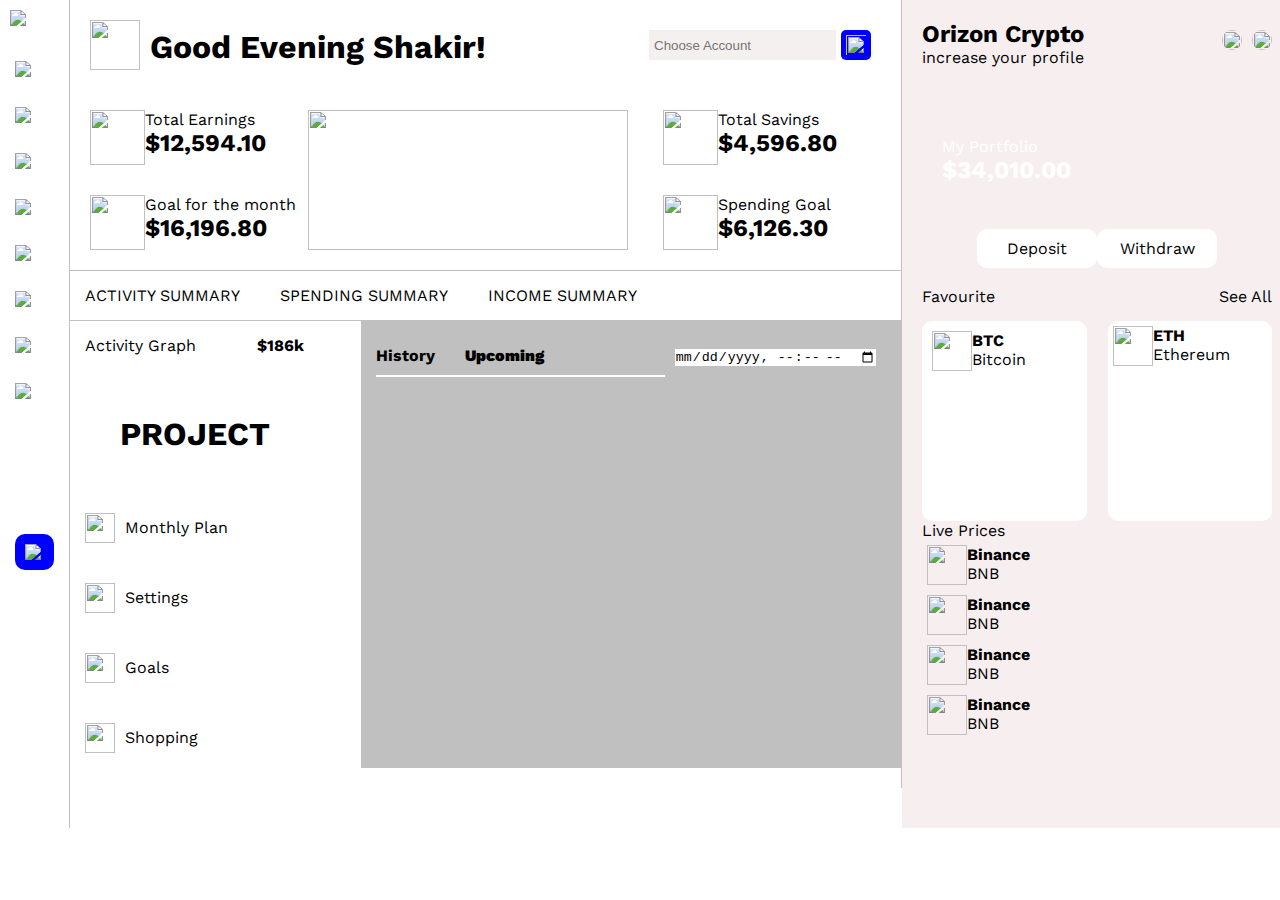
==== index.html @ 6d2a46fc "commit on 'main'" ====
<!DOCTYPE html>
<html lang="en">
<head>
    <link rel="stylesheet" href="orizon.css"/>
    <meta charset="UTF-8">
    <meta http-equiv="X-UA-Compatible" content="IE=edge">
    <meta name="viewport" content="width=device-width, initial-scale=1.0">
    <title>www.project.com</title>
</head>
<body>
   <div class="row">
       <div class="column1">
           <img class="img1" src="https://cdn.iconscout.com/icon/free/png-256/avatar-370-456322.png"/>
           <img class="img" src="https://encrypted-tbn0.gstatic.com/images?q=tbn:ANd9GcQvOEfDbS5uiirBNFzAG6Ffuops-kzV51Dj7g&usqp=CAU"/>
           <img class="img" src="https://encrypted-tbn0.gstatic.com/images?q=tbn:ANd9GcQwTQqGv96_N5dZwGMyWrE5HfgSO1O3tSBeINP8KFG1gM0wPjSgfLR97fc3Z5UmheBkWV4&usqp=CAU"/>
           <img class="img" src="https://www.pngitem.com/pimgs/m/537-5370805_why-facebook-messenger-facebook-messenger-white-logo-hd.png"/>
           <img class="img" src="https://www.pngitem.com/pimgs/m/333-3333310_transparent-ship-wheel-png-transparent-settings-icon-png.png">
           <img class="img" src="https://www.nicepng.com/png/detail/392-3926192_play-icon-free-download-png-and-vector-black.png"/>
           <img class="img" src="https://www.pngfind.com/pngs/m/8-80639_transparent-background-star-icon-png-download-.png"/>
           <img class="img" src="https://image.shutterstock.com/image-vector/transparent-compass-icon-png-vector-260nw-1945885690.jpg"/>
           <img class="img" src="https://png.pngtree.com/png-clipart/20190619/original/pngtree-vector-direction-icon-png-image_3989798.jpg"/>
           <img class="img6" src="https://www.useparallel.com/images/icons/thinPlus.svg"/>
        </div>
       <div class="column2">
           <div class="wrapper1">
        <div class="wrap1">
         <img src="https://cdn.iconscout.com/icon/free/png-256/avatar-370-456322.png"/>
         <h1>Good Evening Shakir!</h1>
        </div>
        <div class="wrap2">
         <input id="number" type="number" placeholder="Choose Account">
         <img src="https://www.vhv.rs/dpng/d/453-4536769_transparent-copy-icon-png-mobile-app-icon-copy.png">
        </div>
    </div>
    <div class="wrapper2">
        <div class="wrap4">
            <div class="special">
            <img src="https://thumbs.dreamstime.com/b/electrocardiogram-screen-outline-flat-icon-isolated-white-background-eps-file-available-ecg-electrocardiogram-outline-flat-icon-126780233.jpg"/>
            <div class="div">
            <p>Total Earnings</p>
            <h2>$12,594.10</h2>
            </div>
            </div>
            <div class="spec">
                <img src="https://www.pngitem.com/pimgs/m/333-3333310_transparent-ship-wheel-png-transparent-settings-icon-png.png"/>
                <div class="div">
                <p>Goal for the month</p>
                <h2>$16,196.80</h2>
            </div>
            </div>
        </div>
        <div class="wrap3">
          <img class="img2" src="https://pngimg.com/uploads/credit_card/credit_card_PNG23.png"/> 
    </div>
    <div class="wrap4">
        <div class="special">
        <img src="https://flyclipart.com/thumb2/application-record-completion-completion-goals-icon-png-817090.png"/>
        <div class="div">
        <p>Total Savings</p>
        <h2>$4,596.80</h2>
        </div>
        </div>
        <div class="spec">
            <img src="https://www.pngitem.com/pimgs/m/521-5216062_shopping-cart-transparent-background-shopping-cart-icon-png.png"/>
            <div class="div">
            <p>Spending Goal</p>
            <h2>$6,126.30</h2>
        </div>
        </div>
    </div>
       </div>
       <div class="wrapper3">
           <div class="sum">
           <p>ACTIVITY SUMMARY</p>
           <p>SPENDING SUMMARY</p>
           <p>INCOME SUMMARY</p>
           </div>
       </div>
       <div class="grid">
       <div class="grid1">
           <div class="flex">
               <p>Activity Graph</p>
               <p><strong>$186k</strong></p>
           </div>
           <div class="flex1">
               <h1>PROJECT</h1>
           </div>
           <div class="flex2">
               <div class="flex3">
               <img src="https://encrypted-tbn0.gstatic.com/images?q=tbn:ANd9GcQ-Rva7HO_M4155AwoqjEd4s0rWIhokWXBRDQ&usqp=CAU"/>
                <p>Monthly Plan</p>
                </div>
                <img src="https://w7.pngwing.com/pngs/176/886/png-transparent-greater-than-sign-computer-icons-arrow-symbol-others-miscellaneous-angle-trademark.png"/>
            </div>
            <div class="flex2">
                <div class="flex3">
                <img src="https://www.pngitem.com/pimgs/m/333-3333310_transparent-ship-wheel-png-transparent-settings-icon-png.png"/>
                 <p>Settings</p>
                 </div>
                 <img src="https://w7.pngwing.com/pngs/176/886/png-transparent-greater-than-sign-computer-icons-arrow-symbol-others-miscellaneous-angle-trademark.png"/>
             </div>
             <div class="flex2">
                <div class="flex3">
                <img src="https://flyclipart.com/thumb2/application-record-completion-completion-goals-icon-png-817090.png"/>
                 <p>Goals</p>
                 </div>
                 <img src="https://w7.pngwing.com/pngs/176/886/png-transparent-greater-than-sign-computer-icons-arrow-symbol-others-miscellaneous-angle-trademark.png"/>
             </div>
             <div class="flex2">
                <div class="flex3">
                <img src="https://www.pngitem.com/pimgs/m/521-5216062_shopping-cart-transparent-background-shopping-cart-icon-png.png"/>
                 <p>Shopping</p>
                 </div>
                 <img src="https://w7.pngwing.com/pngs/176/886/png-transparent-greater-than-sign-computer-icons-arrow-symbol-others-miscellaneous-angle-trademark.png"/>
             </div>
       </div>
       <div class="grid2">
           <div class="flex4">
                 <div class="flex5">
                 <p><strong>History</strong></p>
                 <h4><strong>Upcoming</strong></h4>
                 </div>
           <div class="flex6">
                 <input id="date" type="datetime-local"/>
           </div>
       </div>
       <div class="">
       </div>
       </div>
       </div>
       </div>
       <div class="column3">
           <div class="first">
               <div class="items">
           <h2>Orizon Crypto</h2>
           <p>increase your profile</p>
           </div>
           <div class="item1">
               <img src="https://www.pngfind.com/pngs/m/133-1338299_scholarly-search-icon-small-png-transparent-png.png"/>
               <img src="https://www.pngitem.com/pimgs/m/179-1799665_notification-icon-png-facebook-notification-bell-icon-transparent.png"/>
            </div>
           </div>
               <div class="port">
                   <div class="my">
                   <p>My Portfolio</p>
                   <h2>$34,010.00</h2>
                   </div>
                   <div class="deposit">
                       <p>Deposit</p>
                      <p>Withdraw</p>
                   </div>
               </div>
               <div class="wrapper4">
                   <div class="wrap5">
                       <div class="joy">
                           <p>Favourite</p>
                           <p>See All</p>
                       </div>
                   </div>
                   <div class="wrap6">
                       <div class="wrap7">
                           <div class="bit">
                           <img src="https://media.istockphoto.com/vectors/blockchain-bitcoin-icon-symbol-vector-vector-id882085928?k=20&m=882085928&s=612x612&w=0&h=KjVJuPadqOEQhviae5GqYPsIqMhXZDd0PcQ6390xQkU="/>
                           <div class="p">
                           <p><strong>BTC</strong></p>
                           <p>Bitcoin</p>
                           </div>
                           </div>
                        </div>
                       <div class="wrap8">
                        <div class="bit1">
                            <img src="https://media.istockphoto.com/photos/ethereum-coin-cryptocurrency-top-view-isolated-on-white-white-picture-id1272372614?k=20&m=1272372614&s=612x612&w=0&h=X5E6cDJCNI1KUlSi0hpwI5kp5hCtL0CE3sjZW8b7sCU="/>
                            <div class="p">
                            <p><strong>ETH</strong></p>
                            <p>Ethereum</p>
                            </div>
                            </div>
                   </div>
               </div>
           </div>
           <div class="wrapper5">
               <p>Live Prices</p>
               <div class="wrap9">
                <div class="bit1">
                    <img src="https://image.shutterstock.com/image-vector/bnb-binance-cryptocurrency-coin-finance-260nw-1940122603.jpg"/>
                    <div class="p">
                    <p><strong>Binance</strong></p>
                    <p>BNB</p>
                    </div>
                    </div>
                    <div class="bit1">
                        <img src="https://media.istockphoto.com/photos/ethereum-coin-cryptocurrency-top-view-isolated-on-white-white-picture-id1272372614?k=20&m=1272372614&s=612x612&w=0&h=X5E6cDJCNI1KUlSi0hpwI5kp5hCtL0CE3sjZW8b7sCU="/>
                        <div class="p">
                        <p><strong>Binance</strong></p>
                        <p>BNB</p>
                        </div>
                        </div>
                        <div class="bit1">
                            <img src="https://media.istockphoto.com/photos/ethereum-coin-cryptocurrency-top-view-isolated-on-white-white-picture-id1272372614?k=20&m=1272372614&s=612x612&w=0&h=X5E6cDJCNI1KUlSi0hpwI5kp5hCtL0CE3sjZW8b7sCU="/>
                            <div class="p">
                            <p><strong>Binance</strong></p>
                            <p>BNB</p>
                            </div>
                            </div>
                            <div class="bit1">
                                <img src="https://media.istockphoto.com/photos/ethereum-coin-cryptocurrency-top-view-isolated-on-white-white-picture-id1272372614?k=20&m=1272372614&s=612x612&w=0&h=X5E6cDJCNI1KUlSi0hpwI5kp5hCtL0CE3sjZW8b7sCU="/>
                                <div class="p">
                                <p><strong>Binance</strong></p>
                                <p>BNB</p>
                                </div>
                                </div>
               </div>
           </div>
       </div>
       </div>
</body>
</html>
---- orizon.css ----
@import url('https://fonts.googleapis.com/css2?family=Work+Sans:ital,wght@0,100;0,200;0,300;0,400;0,500;0,600;1,100;1,200;1,300;1,400;1,500;1,600&display=swap');
* {
    margin: 0;
    padding: 0;
    box-sizing: border-box;
}
body {
    font-family:  'Work Sans', sans-serif;
}
.row {
    width: 100%;
    height: auto;
    display: grid;
    grid-template-columns: 70px 65% auto;
}
.column1 {
    border-right: 1px solid silver;
    display: flex;
    flex-direction: column;
    background: white;
}
.img {
    padding: 15px;
    margin: 0;
}
  .img1 {
      margin-bottom: 10px;
      padding: 10px
  }
  .img6 {
      background: blue;
      padding: 10px;
      border-radius: 10px;
      margin-top: 120px;
      margin-left: 15px;
      margin-right: 15px;
      margin-bottom: 20px;
  }
.column2 {
   border-right: 1px solid silver;
   height: auto;
   margin-bottom: 40px;
}
.wrapper1 {
    display: flex;
    justify-content: space-between;
    width: 100%;
    padding: 20px;
}
.wrap1 {
    display: flex;
}
#number {
    padding: 5px;
    background: rgb(245, 240, 240);
    border: none;
    outline: none;
    margin-right: 5px;
}
.wrap1 img {
    width: 50px;
    height: 50px;
}
.wrap1 h1 {
    margin-top: 8px;
    margin-left: 10px;
}
.wrap2 {
    padding: 10px;
    display: flex;
}
.wrap2 img {
    width: 30px;
    height: 30px;
    padding: 5px;
    background: blue;
    border-radius: 5px;
}
.wrapper2 {
    width: 100%;
    padding: 20px;
    display: flex;
    border-bottom: 1px solid silver;
}
.wrap3 {
    display: flex;
    width: auto;
}
.img2 {
    width: 320px;
    height: 140px;
    margin-right: 35px;
}
.wrap4 {
    display: flex;
    flex-direction: column;
    width: 50%;
    margin: 0;
}
.special {
    display: flex;
    margin: 0;
}
.spec {
    display: flex;
    margin-top: 30px;
}
.wrap4 img {
    width: 55px;
    height: 55px;
    margin: 0;
}
.wrap4 .div {
    display: flex;
    flex-direction: column;
} 
.wrap5 {
    display: flex;
    flex-direction: column;
}
.wrapper3 {
    width: 100%;
}
.sum {
    display: flex;
    padding: 15px;
    justify-content: space-between;
    margin-right: 30%;
}
.grid {
    display: flex;
    justify-content: space-between;
    border-top: 1px solid silver;
    margin-bottom: 20px;
}
.grid1 {
    width: 30%;
    padding: 15px;
}
.flex {
    display: flex;
    justify-content: space-between;
}
.flex1 {
    text-align: center;
    margin-top: 50px;
    margin-bottom: 50px;
    padding: 10px;
}
.flex2 {
    display: flex;
    justify-content: space-between;
    margin-top: 40px;
}
.flex2 img {
    width: 10px;
    height: 10px;
    margin-top: 10px;
}
.flex3 img {
    margin: 0;
    width: 30px;
    height: 30px;
}
.flex3 {
    display: flex;
}
.flex3 p {
    margin-top: 5px;
    margin-left: 10px;
}
.grid2 {
    width: 65%;
    background: silver;
    padding: 15px;
}
.flex4 {
    display: flex;
    justify-content: space-between;
}
.flex5 {
    display: flex;
    width: 60%;
    padding: 10px;
    padding-left: 0;
    border-bottom: 2px solid white;
}
.flex5 h4 {
    margin-left: 30px;  
}
.flex6 {
    padding: 10px;
}
.flex6 input {
    outline: none;
    border: none;
}
.column3 {
    width: 100%;
   height: auto;
   background: rgb(247, 239, 239);
   padding: 20px;
}
.first {
    display: flex;
    justify-content: space-between;
}
.items {
    display: flex;
    flex-direction: column;
}
.item1 {
    display: flex;
}
.item1 img {
    width: 20px;
    height: 20px;
    border-radius: 50px;
    margin-top: 10px;
    margin-left: 10px;
}
.port {
    background-image: url("https://www.pngmagic.com/product_images/dark-blue-background-hd-for-product-display-banner.jpg");
    width: 100%;
    height: 130px;
    margin-top: 50px;
    border-radius: 10px;
    color: white;
}
/* .port h2 {
    margin-top: 30px;
    margin-left: 15px;
}
.port h3 {
    margin-top: 50px;
    margin-left: 10px;
} */
.my {
    padding: 20px;
}
.deposit {
    display: flex;
    justify-content: space-between;
    margin-top: 25px;
    margin-left: 55px;
    margin-right: 55px;
}
.deposit p {
    padding: 10px;
    background: white;
    border-radius: 10px;
    color: black;
    text-align: center;
    width: 120px;
}
.wrapper4 {
    width: 100%;
    display: flex;
    flex-direction: column;
    justify-content: space-between;
    margin-top: 40px;
}
.wrap5 {
    display: flex;
    width: 100%;
}
.wrap6 {
    display: flex;
    width: 100%;
    justify-content: space-between;
}
.joy {
    display: flex;
    justify-content: space-between;
    margin-bottom: 15px;
}
.wrap6 .wrap7 {
    width: 47%;
    height: 200px;
    background: white;
    padding: 5px;
    border-radius: 10px;
}
.bit {
    display: flex;
    padding: 5px;
}
.bit img {
    width: 40px;
    height: 40px;
}
.wrap6 .wrap8 {
    width: 47%;
    height: 200px;
    background: white;
    border-radius: 10px;
}
.bit1 {
    display: flex;
    padding: 5px;
}
.bit1 img {
    width: 40px;
    height: 40px;
}
.wrapper5 {
    width: 100%;
    margin-bottom: 20px;
}
@media  screen and (max-width: 390px) {
    .row {
        display: flex;
        flex-direction: column;
        margin: 0;
        padding: 0;
    }
    .column1 {
        display: flex;
        flex-direction: row;
        position: fixed;
        bottom: 0%;
        height: 30px;
        width: 100%;
        justify-content: space-between;
    }
    .img1 {
        width: 30px;
        height: 30px;
        padding: 0;
    }
    .img {
        width: 25px;
        height: 25px;
        padding: 0%;
    }
    .column2 {
        
        width: 100%;
    }
      .img6 {
          background: blue;
          padding: 0;
          border-radius: 10px;
          width: 20px;
          height: 20px;
      }
    .wrapper1 {
        display: flex;
        flex-direction: column;
        width: 100%;
        padding: 20px;
    }
    .wrap1 h1 {
        margin-top: 8px;
        margin-left: 10px;
        font-size: 15px;
    }
    
    .wrapper2 {
        width: 100%;
        padding: 20px;
        display: flex;
        flex-direction: column;
    }
    .img2 {
        width: 100%;
        height: 140px;
    }
    .wrap4 {
        display: flex;
        flex-direction: column;
        width: 100%;
        margin: 0;
        margin-bottom: 20px;
        margin-top: 20px;
    }
    .wrap5 {
        display: flex;
        flex-direction: column;
    }
    .wrapper3 {
        width: 100%;
    }
    .sum {
        display: flex;
        padding: 10px;
        width: 100%;
    }
    .grid {
        display: flex;
        flex-direction: column;
        border-top: 1px solid silver;
    }
    .grid1 {
        width: 100%;
        padding: 15px;
    }
    .flex1 {
        text-align: center;
        width: 100%;
        padding: 10px;
    }
    .grid2 {
        width: 100%;
        background: silver;
        padding: 15px;
    }
    .flex5 {
        display: flex;
        width: 100%;
        padding: 10px;
        padding-left: 0;
        border-bottom: 2px solid white;
        justify-content: space-between;
    }
    .flex6 input {
        display: none;
    }
    .column3 {
        width: 100%;
       height: auto;
       background: rgb(247, 239, 239);
       padding: 20px;
    }
    .first {
        display: flex;
        justify-content: space-between;
    }
    .items {
        display: flex;
        flex-direction: column;
    }
    .item1 {
        display: flex;
    }
    .item1 img {
        width: 20px;
        height: 20px;
        border-radius: 50px;
        margin-top: 10px;
        margin-left: 10px;
    }
    .port {
        background-image: url("https://www.pngmagic.com/product_images/dark-blue-background-hd-for-product-display-banner.jpg");
        width: 100%;
        height: 130px;
        margin-top: 50px;
        border-radius: 10px;
        color: white;
    }
    /* .port h2 {
        margin-top: 30px;
        margin-left: 15px;
    }
    .port h3 {
        margin-top: 50px;
        margin-left: 10px;
    } */
    .my {
        padding: 20px;
    }
    .deposit {
        display: flex;
        justify-content: space-between;
        margin-top: 25px;
        margin-left: 55px;
        margin-right: 55px;
    }
    .deposit p {
        padding: 10px;
        background: white;
        border-radius: 10px;
        color: black;
        text-align: center;
        width: 120px;
    }
    .wrapper4 {
        width: 100%;
        display: flex;
        flex-direction: column;
        justify-content: space-between;
        margin-top: 40px;
    }
    .wrap5 {
        display: flex;
        width: 100%;
    }
    .wrap6 {
        display: flex;
        width: 100%;
        justify-content: space-between;
    }
    .joy {
        display: flex;
        justify-content: space-between;
        margin-bottom: 15px;
    }
    .wrap6 .wrap7 {
        width: 47%;
        height: 200px;
        background: white;
        padding: 5px;
        border-radius: 10px;
    }
    .bit {
        display: flex;
        padding: 5px;
    }
    .bit img {
        width: 40px;
        height: 40px;
    }
    .wrap6 .wrap8 {
        width: 47%;
        height: 200px;
        background: white;
        border-radius: 10px;
    }
    .bit1 {
        display: flex;
        padding: 5px;
    }
    .bit1 img {
        width: 40px;
        height: 40px;
    }
    .wrapper5 {
        width: 100%;
        margin-bottom: 20px;
    }
}
@media  screen and (max-width: 280px) {
    .row {
        display: flex;
        flex-direction: column;
        margin: 0;
        padding: 0;
    }
    .column1 {
        display: flex;
        flex-direction: row;
        position: fixed;
        bottom: 0%;
        height: 30px;
        width: 100%;
        justify-content: space-between;
    }
    .img1 {
        width: 30px;
        height: 30px;
        padding: 0;
    }
    .img {
        width: 25px;
        height: 25px;
        padding: 0%;
    }
    .column2 {
        
        width: 100%;
    }
      .img6 {
          background: blue;
          padding: 0;
          border-radius: 10px;
          width: 20px;
          height: 20px;
      }
    .wrapper1 {
        display: flex;
        flex-direction: column;
        width: 100%;
        padding: 20px;
    }
    .wrap1 h1 {
        margin-top: 8px;
        margin-left: 10px;
        font-size: 15px;
    }
    
    .wrapper2 {
        width: 100%;
        padding: 20px;
        display: flex;
        flex-direction: column;
    }
    .img2 {
        width: 100%;
        height: 140px;
    }
    .wrap4 {
        display: flex;
        flex-direction: column;
        width: 100%;
        margin: 0;
        margin-bottom: 20px;
        margin-top: 20px;
    }
    .wrap5 {
        display: flex;
        flex-direction: column;
    }
    .wrapper3 {
        width: 100%;
    }
    .sum {
        display: flex;
        padding: 10px;
        width: 100%;
    }
    .grid {
        display: flex;
        flex-direction: column;
        border-top: 1px solid silver;
    }
    .grid1 {
        width: 100%;
        padding: 15px;
    }
    .flex1 {
        text-align: center;
        width: 100%;
        padding: 10px;
    }
    .grid2 {
        width: 100%;
        background: silver;
        padding: 15px;
    }
    .flex5 {
        display: flex;
        width: 100%;
        padding: 10px;
        padding-left: 0;
        border-bottom: 2px solid white;
        justify-content: space-between;
    }
    .flex6 input {
        display: none;
    }
    .column3 {
        width: 100%;
       height: auto;
       background: rgb(247, 239, 239);
       padding: 20px;
    }
    .first {
        display: flex;
        justify-content: space-between;
    }
    .items {
        display: flex;
        flex-direction: column;
    }
    .item1 {
        display: flex;
    }
    .item1 img {
        width: 20px;
        height: 20px;
        border-radius: 50px;
        margin-top: 10px;
        margin-left: 10px;
    }
    .port {
        background-image: url("https://www.pngmagic.com/product_images/dark-blue-background-hd-for-product-display-banner.jpg");
        width: 100%;
        height: 130px;
        margin-top: 50px;
        border-radius: 10px;
        color: white;
    }
    /* .port h2 {
        margin-top: 30px;
        margin-left: 15px;
    }
    .port h3 {
        margin-top: 50px;
        margin-left: 10px;
    } */
    .my {
        padding: 20px;
    }
    .deposit {
        display: flex;
        justify-content: space-between;
        margin-top: 25px;
        margin-left: 55px;
        margin-right: 55px;
    }
    .deposit p {
        padding: 10px;
        background: white;
        border-radius: 10px;
        color: black;
        text-align: center;
        width: 120px;
    }
    .wrapper4 {
        width: 100%;
        display: flex;
        flex-direction: column;
        justify-content: space-between;
        margin-top: 40px;
    }
    .wrap5 {
        display: flex;
        width: 100%;
    }
    .wrap6 {
        display: flex;
        width: 100%;
        justify-content: space-between;
    }
    .joy {
        display: flex;
        justify-content: space-between;
        margin-bottom: 15px;
    }
    .wrap6 .wrap7 {
        width: 47%;
        height: 200px;
        background: white;
        padding: 5px;
        border-radius: 10px;
    }
    .bit {
        display: flex;
        padding: 5px;
    }
    .bit img {
        width: 40px;
        height: 40px;
    }
    .wrap6 .wrap8 {
        width: 47%;
        height: 200px;
        background: white;
        border-radius: 10px;
    }
    .bit1 {
        display: flex;
        padding: 5px;
    }
    .bit1 img {
        width: 40px;
        height: 40px;
    }
    .wrapper5 {
        width: 100%;
        margin-bottom: 20px;
    }
}
@media  screen and (max-width: 414px) {
    .row {
        display: flex;
        flex-direction: column;
        margin: 0;
        padding: 0;
    }
    .column1 {
        display: flex;
        flex-direction: row;
        position: fixed;
        bottom: 0%;
        height: 30px;
        width: 100%;
        justify-content: space-between;
    }
    .img1 {
        width: 30px;
        height: 30px;
        padding: 0;
    }
    .img {
        width: 25px;
        height: 25px;
        padding: 0%;
    }
    .column2 {
        
        width: 100%;
    }
      .img6 {
          background: blue;
          padding: 0;
          border-radius: 10px;
          width: 20px;
          height: 20px;
      }
    .wrapper1 {
        display: flex;
        flex-direction: column;
        width: 100%;
        padding: 20px;
    }
    .wrap1 h1 {
        margin-top: 8px;
        margin-left: 10px;
        font-size: 15px;
    }
    
    .wrapper2 {
        width: 100%;
        padding: 20px;
        display: flex;
        flex-direction: column;
    }
    .img2 {
        width: 100%;
        height: 140px;
    }
    .wrap4 {
        display: flex;
        flex-direction: column;
        width: 100%;
        margin: 0;
        margin-bottom: 20px;
        margin-top: 20px;
    }
    .wrap5 {
        display: flex;
        flex-direction: column;
    }
    .wrapper3 {
        width: 100%;
    }
    .sum {
        display: flex;
        padding: 10px;
        width: 100%;
    }
    .grid {
        display: flex;
        flex-direction: column;
        border-top: 1px solid silver;
    }
    .grid1 {
        width: 100%;
        padding: 15px;
    }
    .flex1 {
        text-align: center;
        width: 100%;
        padding: 10px;
    }
    .grid2 {
        width: 100%;
        background: silver;
        padding: 15px;
    }
    .flex5 {
        display: flex;
        width: 100%;
        padding: 10px;
        padding-left: 0;
        border-bottom: 2px solid white;
        justify-content: space-between;
    }
    .flex6 input {
        display: none;
    }
    .column3 {
        width: 100%;
       height: auto;
       background: rgb(247, 239, 239);
       padding: 20px;
    }
    .first {
        display: flex;
        justify-content: space-between;
    }
    .items {
        display: flex;
        flex-direction: column;
    }
    .item1 {
        display: flex;
    }
    .item1 img {
        width: 20px;
        height: 20px;
        border-radius: 50px;
        margin-top: 10px;
        margin-left: 10px;
    }
    .port {
        background-image: url("https://www.pngmagic.com/product_images/dark-blue-background-hd-for-product-display-banner.jpg");
        width: 100%;
        height: 130px;
        margin-top: 50px;
        border-radius: 10px;
        color: white;
    }
    /* .port h2 {
        margin-top: 30px;
        margin-left: 15px;
    }
    .port h3 {
        margin-top: 50px;
        margin-left: 10px;
    } */
    .my {
        padding: 20px;
    }
    .deposit {
        display: flex;
        justify-content: space-between;
        margin-top: 25px;
        margin-left: 55px;
        margin-right: 55px;
    }
    .deposit p {
        padding: 10px;
        background: white;
        border-radius: 10px;
        color: black;
        text-align: center;
        width: 120px;
    }
    .wrapper4 {
        width: 100%;
        display: flex;
        flex-direction: column;
        justify-content: space-between;
        margin-top: 40px;
    }
    .wrap5 {
        display: flex;
        width: 100%;
    }
    .wrap6 {
        display: flex;
        width: 100%;
        justify-content: space-between;
    }
    .joy {
        display: flex;
        justify-content: space-between;
        margin-bottom: 15px;
    }
    .wrap6 .wrap7 {
        width: 47%;
        height: 200px;
        background: white;
        padding: 5px;
        border-radius: 10px;
    }
    .bit {
        display: flex;
        padding: 5px;
    }
    .bit img {
        width: 40px;
        height: 40px;
    }
    .wrap6 .wrap8 {
        width: 47%;
        height: 200px;
        background: white;
        border-radius: 10px;
    }
    .bit1 {
        display: flex;
        padding: 5px;
    }
    .bit1 img {
        width: 40px;
        height: 40px;
    }
    .wrapper5 {
        width: 100%;
        margin-bottom: 20px;
    }
}
@media  screen and (max-width: 820px) {
    .row {
        display: flex;
        flex-direction: column;
        margin: 0;
        padding: 0;
    }
    .column1 {
        display: flex;
        flex-direction: row;
        position: fixed;
        bottom: 0%;
        height: 30px;
        width: 100%;
        justify-content: space-between;
    }
    .img1 {
        width: 30px;
        height: 30px;
        padding: 0;
    }
    .img {
        width: 25px;
        height: 25px;
        padding: 0%;
    }
    .column2 {
        
        width: 100%;
    }
      .img6 {
          background: blue;
          padding: 0;
          border-radius: 10px;
          width: 20px;
          height: 20px;
      }
    .wrapper1 {
        display: flex;
        flex-direction: column;
        width: 100%;
        padding: 20px;
    }
    .wrap1 h1 {
        margin-top: 8px;
        margin-left: 10px;
        font-size: 15px;
    }
    
    .wrapper2 {
        width: 100%;
        padding: 20px;
        display: flex;
        flex-direction: column;
    }
    .img2 {
        width: 100%;
        height: 300px;
    }
    .wrap4 {
        display: flex;
        flex-direction: row;
        width: 100%;
        margin: 0;
        margin-bottom: 20px;
        margin-top: 20px;
        justify-content: space-between;
    }
    .wrap5 {
        display: flex;
        flex-direction: column;
    }
    .wrapper3 {
        width: 100%;
    }
    .sum {
        display: flex;
        padding: 10px;
        width: 100%;
    }
    .grid {
        display: flex;
        flex-direction: column;
        border-top: 1px solid silver;
    }
    .grid1 {
        width: 100%;
        padding: 15px;
    }
    .flex1 {
        text-align: center;
        width: 100%;
        padding: 10px;
    }
    .grid2 {
        width: 100%;
        background: silver;
        padding: 15px;
    }
    .flex5 {
        display: flex;
        width: 100%;
        padding: 10px;
        padding-left: 0;
        border-bottom: 2px solid white;
        justify-content: space-between;
    }
    .flex6 input {
        display: none;
    }
    .column3 {
        width: 100%;
       height: auto;
       background: rgb(247, 239, 239);
       padding: 20px;
    }
    .first {
        display: flex;
        justify-content: space-between;
    }
    .items {
        display: flex;
        flex-direction: column;
    }
    .item1 {
        display: flex;
    }
    .item1 img {
        width: 20px;
        height: 20px;
        border-radius: 50px;
        margin-top: 10px;
        margin-left: 10px;
    }
    .port {
        background-image: url("https://www.pngmagic.com/product_images/dark-blue-background-hd-for-product-display-banner.jpg");
        width: 100%;
        height: 130px;
        margin-top: 50px;
        border-radius: 10px;
        color: white;
    }
    /* .port h2 {
        margin-top: 30px;
        margin-left: 15px;
    }
    .port h3 {
        margin-top: 50px;
        margin-left: 10px;
    } */
    .my {
        padding: 20px;
    }
    .deposit {
        display: flex;
        justify-content: space-between;
        margin-top: 25px;
        margin-left: 55px;
        margin-right: 55px;
    }
    .deposit p {
        padding: 10px;
        background: white;
        border-radius: 10px;
        color: black;
        text-align: center;
        width: 120px;
    }
    .wrapper4 {
        width: 100%;
        display: flex;
        flex-direction: column;
        justify-content: space-between;
        margin-top: 40px;
    }
    .wrap5 {
        display: flex;
        width: 100%;
    }
    .wrap6 {
        display: flex;
        width: 100%;
        justify-content: space-between;
    }
    .joy {
        display: flex;
        justify-content: space-between;
        margin-bottom: 15px;
    }
    .wrap6 .wrap7 {
        width: 47%;
        height: 200px;
        background: white;
        padding: 5px;
        border-radius: 10px;
    }
    .bit {
        display: flex;
        padding: 5px;
    }
    .bit img {
        width: 40px;
        height: 40px;
    }
    .wrap6 .wrap8 {
        width: 47%;
        height: 200px;
        background: white;
        border-radius: 10px;
    }
    .bit1 {
        display: flex;
        padding: 5px;
    }
    .bit1 img {
        width: 40px;
        height: 40px;
    }
    .wrapper5 {
        width: 100%;
        margin-bottom: 20px;
    }
}
@media  screen and (max-width: 912px) {
    .row {
        display: flex;
        flex-direction: column;
        margin: 0;
        padding: 0;
    }
    .column1 {
        display: flex;
        flex-direction: row;
        position: fixed;
        bottom: 0%;
        height: 30px;
        width: 100%;
        justify-content: space-between;
    }
    .img1 {
        width: 30px;
        height: 30px;
        padding: 0;
    }
    .img {
        width: 25px;
        height: 25px;
        padding: 0%;
    }
    .column2 {
        
        width: 100%;
    }
      .img6 {
          background: blue;
          padding: 0;
          border-radius: 10px;
          width: 20px;
          height: 20px;
      }
    .wrapper1 {
        display: flex;
        flex-direction: column;
        width: 100%;
        padding: 20px;
    }
    .wrap1 h1 {
        margin-top: 8px;
        margin-left: 10px;
        font-size: 15px;
    }
    
    .wrapper2 {
        width: 100%;
        padding: 20px;
        display: flex;
        flex-direction: column;
    }
    .img2 {
        width: 100%;
        height: 300px;
    }
    .wrap4 {
        display: flex;
        flex-direction: row;
        width: 100%;
        margin: 0;
        margin-bottom: 20px;
        margin-top: 20px;
        justify-content: space-between;
    }
    .wrap5 {
        display: flex;
        flex-direction: column;
    }
    .wrapper3 {
        width: 100%;
    }
    .sum {
        display: flex;
        padding: 10px;
        width: 100%;
    }
    .grid {
        display: flex;
        flex-direction: column;
        border-top: 1px solid silver;
    }
    .grid1 {
        width: 100%;
        padding: 15px;
    }
    .flex1 {
        text-align: center;
        width: 100%;
        padding: 10px;
    }
    .grid2 {
        width: 100%;
        background: silver;
        padding: 15px;
    }
    .flex5 {
        display: flex;
        width: 100%;
        padding: 10px;
        padding-left: 0;
        border-bottom: 2px solid white;
        justify-content: space-between;
    }
    .flex6 input {
        display: none;
    }
    .column3 {
        width: 100%;
       height: auto;
       background: rgb(247, 239, 239);
       padding: 20px;
    }
    .first {
        display: flex;
        justify-content: space-between;
    }
    .items {
        display: flex;
        flex-direction: column;
    }
    .item1 {
        display: flex;
    }
    .item1 img {
        width: 20px;
        height: 20px;
        border-radius: 50px;
        margin-top: 10px;
        margin-left: 10px;
    }
    .port {
        background-image: url("https://www.pngmagic.com/product_images/dark-blue-background-hd-for-product-display-banner.jpg");
        width: 100%;
        height: 130px;
        margin-top: 50px;
        border-radius: 10px;
        color: white;
    }
    /* .port h2 {
        margin-top: 30px;
        margin-left: 15px;
    }
    .port h3 {
        margin-top: 50px;
        margin-left: 10px;
    } */
    .my {
        padding: 20px;
    }
    .deposit {
        display: flex;
        justify-content: space-between;
        margin-top: 25px;
        margin-left: 55px;
        margin-right: 55px;
    }
    .deposit p {
        padding: 10px;
        background: white;
        border-radius: 10px;
        color: black;
        text-align: center;
        width: 120px;
    }
    .wrapper4 {
        width: 100%;
        display: flex;
        flex-direction: column;
        justify-content: space-between;
        margin-top: 40px;
    }
    .wrap5 {
        display: flex;
        width: 100%;
    }
    .wrap6 {
        display: flex;
        width: 100%;
        justify-content: space-between;
    }
    .joy {
        display: flex;
        justify-content: space-between;
        margin-bottom: 15px;
    }
    .wrap6 .wrap7 {
        width: 47%;
        height: 200px;
        background: white;
        padding: 5px;
        border-radius: 10px;
    }
    .bit {
        display: flex;
        padding: 5px;
    }
    .bit img {
        width: 40px;
        height: 40px;
    }
    .wrap6 .wrap8 {
        width: 47%;
        height: 200px;
        background: white;
        border-radius: 10px;
    }
    .bit1 {
        display: flex;
        padding: 5px;
    }
    .bit1 img {
        width: 40px;
        height: 40px;
    }
    .wrapper5 {
        width: 100%;
        margin-bottom: 20px;
    }
}
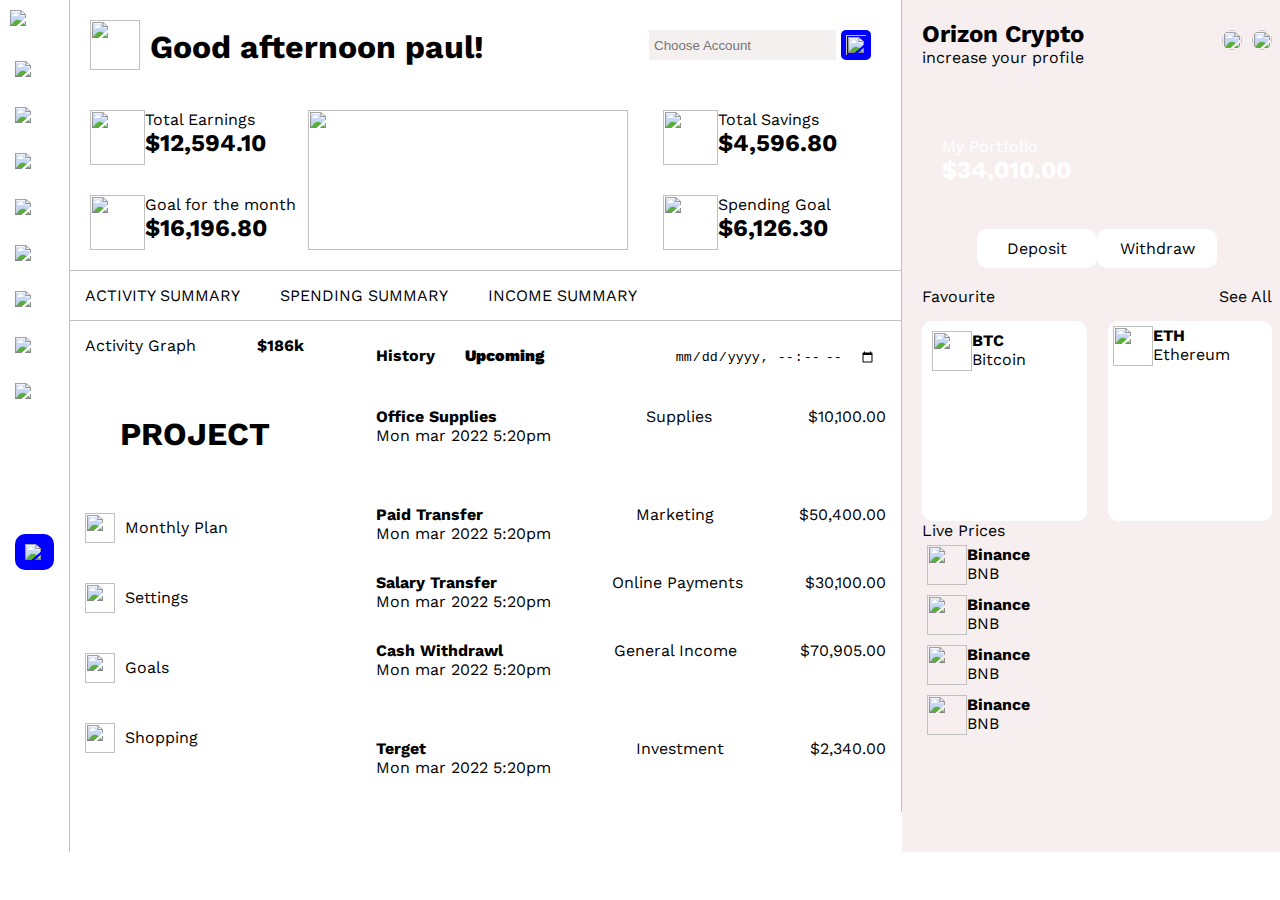
==== commit 36fdac57: "commit on 'main'" ====
--- a/index.html
+++ b/index.html
@@ -25,7 +25,7 @@
            <div class="wrapper1">
         <div class="wrap1">
          <img src="https://cdn.iconscout.com/icon/free/png-256/avatar-370-456322.png"/>
-         <h1>Good Evening Shakir!</h1>
+         <h1>Good afternoon paul!</h1>
         </div>
         <div class="wrap2">
          <input id="number" type="number" placeholder="Choose Account">
@@ -124,8 +124,46 @@
                  <input id="date" type="datetime-local"/>
            </div>
        </div>
-       <div class="">
-       </div>
+       <div class="flex7">
+           <div class="bold">
+           <p><strong>Office Supplies</strong></p>
+           <p>Mon mar 2022 5:20pm</p>
+           </div>
+           <p>Supplies</p>
+           <p>$10,100.00</p>
+       </div>
+       <div class="flex8">
+        <div class="bold">
+        <p><strong>Paid Transfer</strong></p>
+        <p>Mon mar 2022 5:20pm</p>
+        </div>
+        <p>Marketing</p>
+        <p>$50,400.00</p>
+    </div>
+    <div class="flex12">
+        <div class="bold">
+        <p><strong>Salary Transfer</strong></p>
+        <p>Mon mar 2022 5:20pm</p>
+        </div>
+        <p>Online Payments</p>
+        <p>$30,100.00</p>
+    </div>
+    <div class="flex12">
+        <div class="bold">
+        <p><strong>Cash Withdrawl</strong></p>
+        <p>Mon mar 2022 5:20pm</p>
+        </div>
+        <p>General Income</p>
+        <p>$70,905.00</p>
+    </div>
+    <div class="flex9">
+        <div class="bold">
+        <p><strong>Terget</strong></p>
+        <p>Mon mar 2022 5:20pm</p>
+        </div>
+        <p>Investment</p>
+        <p>$2,340.00</p>
+    </div>
        </div>
        </div>
        </div>
--- a/orizon.css
+++ b/orizon.css
@@ -171,7 +171,6 @@
 }
 .grid2 {
     width: 65%;
-    background: silver;
     padding: 15px;
 }
 .flex4 {
@@ -194,6 +193,26 @@
 .flex6 input {
     outline: none;
     border: none;
+}
+.flex7 {
+    display: flex;
+    justify-content: space-between;
+    margin-top: 30px;
+}
+.flex8 {
+    display: flex;
+    justify-content: space-between;
+    margin-top: 60px;
+}
+.flex9 {
+    display: flex;
+    justify-content: space-between;
+    margin-top: 60px;
+}
+.flex12 {
+    display: flex;
+    justify-content: space-between;
+    margin-top: 30px;
 }
 .column3 {
     width: 100%;
@@ -402,7 +421,6 @@
     }
     .grid2 {
         width: 100%;
-        background: silver;
         padding: 15px;
     }
     .flex5 {
@@ -624,7 +642,6 @@
     }
     .grid2 {
         width: 100%;
-        background: silver;
         padding: 15px;
     }
     .flex5 {
@@ -846,7 +863,6 @@
     }
     .grid2 {
         width: 100%;
-        background: silver;
         padding: 15px;
     }
     .flex5 {
@@ -1069,7 +1085,6 @@
     }
     .grid2 {
         width: 100%;
-        background: silver;
         padding: 15px;
     }
     .flex5 {
@@ -1292,7 +1307,6 @@
     }
     .grid2 {
         width: 100%;
-        background: silver;
         padding: 15px;
     }
     .flex5 {
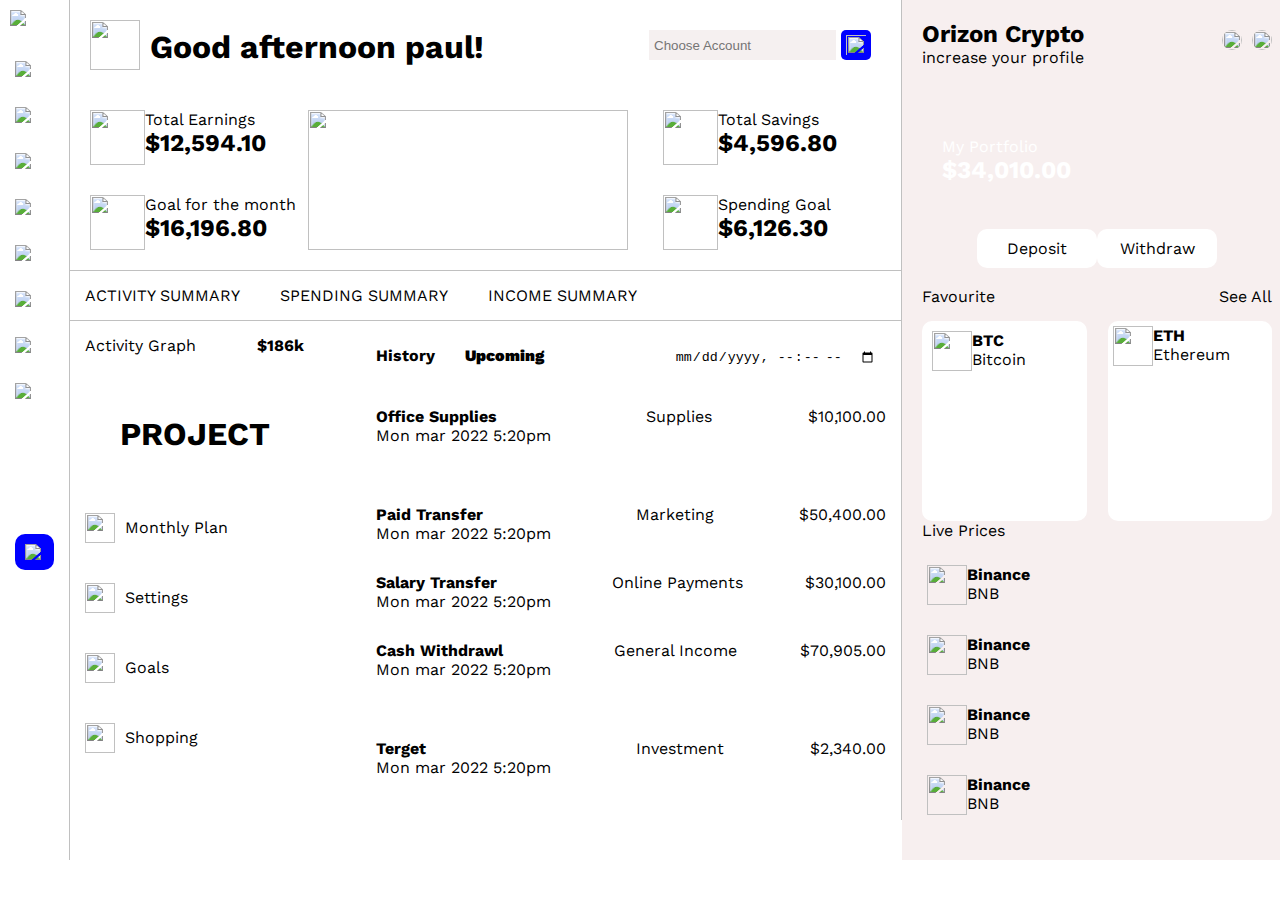
==== commit f56e9c7c: "commit on 'main'" ====
--- a/index.html
+++ b/index.html
@@ -219,29 +219,29 @@
            <div class="wrapper5">
                <p>Live Prices</p>
                <div class="wrap9">
-                <div class="bit1">
+                <div class="bit2">
                     <img src="https://image.shutterstock.com/image-vector/bnb-binance-cryptocurrency-coin-finance-260nw-1940122603.jpg"/>
                     <div class="p">
                     <p><strong>Binance</strong></p>
                     <p>BNB</p>
                     </div>
                     </div>
-                    <div class="bit1">
-                        <img src="https://media.istockphoto.com/photos/ethereum-coin-cryptocurrency-top-view-isolated-on-white-white-picture-id1272372614?k=20&m=1272372614&s=612x612&w=0&h=X5E6cDJCNI1KUlSi0hpwI5kp5hCtL0CE3sjZW8b7sCU="/>
+                    <div class="bit2">
+                        <img src="https://w7.pngwing.com/pngs/176/886/png-transparent-greater-than-sign-computer-icons-arrow-symbol-others-miscellaneous-angle-trademark.png"/>
                         <div class="p">
                         <p><strong>Binance</strong></p>
                         <p>BNB</p>
                         </div>
                         </div>
-                        <div class="bit1">
+                        <div class="bit2">
                             <img src="https://media.istockphoto.com/photos/ethereum-coin-cryptocurrency-top-view-isolated-on-white-white-picture-id1272372614?k=20&m=1272372614&s=612x612&w=0&h=X5E6cDJCNI1KUlSi0hpwI5kp5hCtL0CE3sjZW8b7sCU="/>
                             <div class="p">
                             <p><strong>Binance</strong></p>
                             <p>BNB</p>
                             </div>
                             </div>
-                            <div class="bit1">
-                                <img src="https://media.istockphoto.com/photos/ethereum-coin-cryptocurrency-top-view-isolated-on-white-white-picture-id1272372614?k=20&m=1272372614&s=612x612&w=0&h=X5E6cDJCNI1KUlSi0hpwI5kp5hCtL0CE3sjZW8b7sCU="/>
+                            <div class="bit2">
+                                <img src="https://www.pngitem.com/pimgs/m/521-5216062_shopping-cart-transparent-background-shopping-cart-icon-png.png"/>
                                 <div class="p">
                                 <p><strong>Binance</strong></p>
                                 <p>BNB</p>
--- a/orizon.css
+++ b/orizon.css
@@ -322,6 +322,15 @@
     width: 40px;
     height: 40px;
 }
+.bit2 {
+    display: flex;
+    padding: 5px;
+    margin-top: 20px;
+}
+.bit2 img {
+    width: 40px;
+    height: 40px;
+}
 .wrapper5 {
     width: 100%;
     margin-bottom: 20px;
@@ -346,11 +355,13 @@
         width: 30px;
         height: 30px;
         padding: 0;
+        margin-right: 10px;
     }
     .img {
         width: 25px;
         height: 25px;
         padding: 0%;
+        margin-right: 10px;
     }
     .column2 {
         
@@ -1050,12 +1061,11 @@
     }
     .wrap4 {
         display: flex;
-        flex-direction: row;
+        flex-direction: column;
         width: 100%;
         margin: 0;
         margin-bottom: 20px;
         margin-top: 20px;
-        justify-content: space-between;
     }
     .wrap5 {
         display: flex;
@@ -1272,12 +1282,11 @@
     }
     .wrap4 {
         display: flex;
-        flex-direction: row;
+        flex-direction: column;
         width: 100%;
         margin: 0;
         margin-bottom: 20px;
         margin-top: 20px;
-        justify-content: space-between;
     }
     .wrap5 {
         display: flex;
